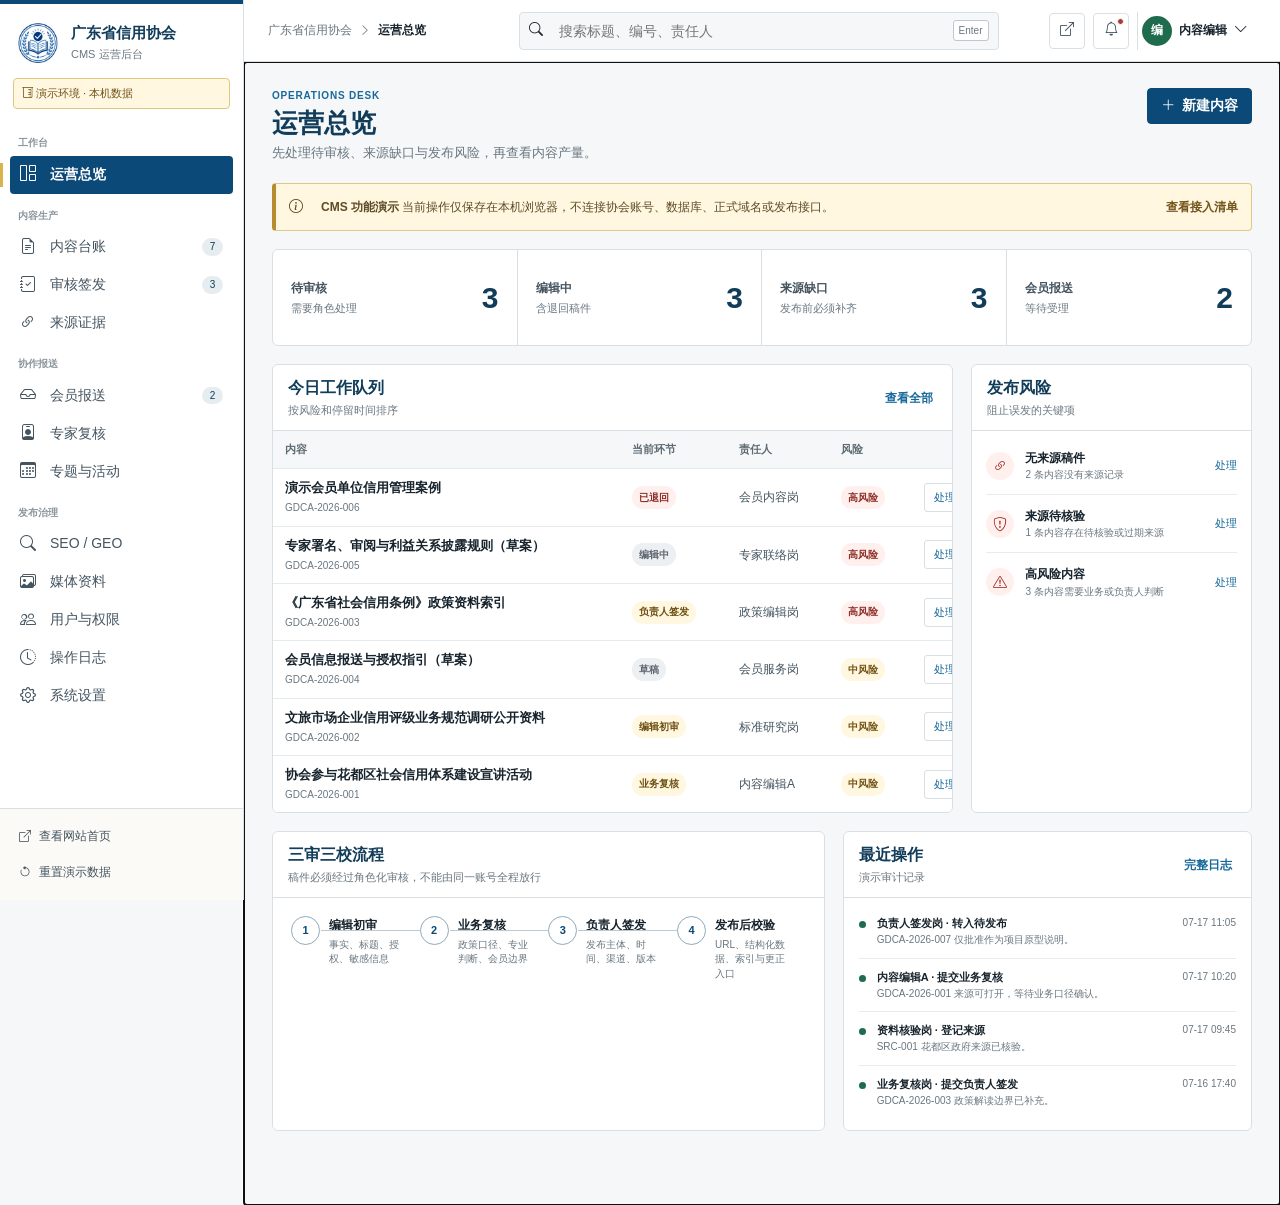
==== admin/index.html @ 200ad429 "Deploy Guangdong Credit Association portal" ====
﻿<!doctype html>
<html lang="zh-CN" data-environment="demo">
<head>
  <meta charset="utf-8">
  <meta name="viewport" content="width=device-width, initial-scale=1">
  <title>广东省信用协会 CMS 运营后台演示</title>
  <meta name="description" content="广东省信用协会可信资讯中心 CMS 运营后台项目原型，覆盖内容、审核、来源、会员报送与 SEO/GEO 发布检查。">
  <meta name="robots" content="noindex,nofollow,noarchive">
  <meta name="theme-color" content="#0b4a78">
  <link rel="stylesheet" href="../assets/icons/bootstrap-icons.min.css">
  <link rel="stylesheet" href="admin.css?v=2026071702">
</head>
<body>
  <a class="skip-link" href="#workspace">跳到工作区</a>

  <div class="admin-shell">
    <aside class="sidebar" id="sidebar" aria-label="CMS 主导航">
      <div class="sidebar-brand">
        <img src="../assets/association-trust-emblem.webp" alt="项目原型标识，非协会正式Logo" width="44" height="44">
        <div>
          <strong>广东省信用协会</strong>
          <span>CMS 运营后台</span>
        </div>
      </div>
      <div class="environment-label"><i class="bi bi-beaker" aria-hidden="true"></i> 演示环境 · 本机数据</div>

      <nav class="sidebar-nav">
        <p>工作台</p>
        <button class="active" type="button" data-view-target="dashboard"><i class="bi bi-grid-1x2" aria-hidden="true"></i><span>运营总览</span></button>

        <p>内容生产</p>
        <button type="button" data-view-target="content"><i class="bi bi-file-earmark-text" aria-hidden="true"></i><span>内容台账</span><em id="navContentCount">0</em></button>
        <button type="button" data-view-target="review"><i class="bi bi-journal-check" aria-hidden="true"></i><span>审核签发</span><em id="navReviewCount">0</em></button>
        <button type="button" data-view-target="sources"><i class="bi bi-link-45deg" aria-hidden="true"></i><span>来源证据</span></button>

        <p>协作报送</p>
        <button type="button" data-view-target="submissions"><i class="bi bi-inbox" aria-hidden="true"></i><span>会员报送</span><em id="navSubmissionCount">0</em></button>
        <button type="button" data-view-target="experts"><i class="bi bi-person-badge" aria-hidden="true"></i><span>专家复核</span></button>
        <button type="button" data-view-target="topics"><i class="bi bi-calendar3" aria-hidden="true"></i><span>专题与活动</span></button>

        <p>发布治理</p>
        <button type="button" data-view-target="publish"><i class="bi bi-search" aria-hidden="true"></i><span>SEO / GEO</span></button>
        <button type="button" data-view-target="media"><i class="bi bi-images" aria-hidden="true"></i><span>媒体资料</span></button>
        <button type="button" data-view-target="users"><i class="bi bi-people" aria-hidden="true"></i><span>用户与权限</span></button>
        <button type="button" data-view-target="audit"><i class="bi bi-clock-history" aria-hidden="true"></i><span>操作日志</span></button>
        <button type="button" data-view-target="settings"><i class="bi bi-gear" aria-hidden="true"></i><span>系统设置</span></button>
      </nav>

      <div class="sidebar-footer">
        <a href="../index.html"><i class="bi bi-box-arrow-up-right" aria-hidden="true"></i> 查看网站首页</a>
        <button id="resetDemo" type="button"><i class="bi bi-arrow-counterclockwise" aria-hidden="true"></i> 重置演示数据</button>
      </div>
    </aside>

    <div class="sidebar-scrim" id="sidebarScrim" hidden></div>

    <div class="admin-main">
      <header class="topbar">
        <button class="icon-button menu-toggle" id="menuToggle" type="button" aria-expanded="false" aria-controls="sidebar" title="打开导航"><i class="bi bi-list" aria-hidden="true"></i><span class="sr-only">打开导航</span></button>
        <div class="breadcrumb">
          <span>广东省信用协会</span>
          <i class="bi bi-chevron-right" aria-hidden="true"></i>
          <strong id="currentViewLabel">运营总览</strong>
        </div>
        <form class="top-search" id="topSearch" role="search">
          <label class="sr-only" for="topSearchInput">搜索内容</label>
          <i class="bi bi-search" aria-hidden="true"></i>
          <input id="topSearchInput" type="search" placeholder="搜索标题、编号、责任人" autocomplete="off">
          <kbd>Enter</kbd>
        </form>
        <div class="top-actions">
          <a class="icon-button" href="../index.html" title="查看网站首页"><i class="bi bi-box-arrow-up-right" aria-hidden="true"></i><span class="sr-only">查看网站首页</span></a>
          <button class="icon-button" id="notificationButton" type="button" title="查看通知"><i class="bi bi-bell" aria-hidden="true"></i><span class="notification-dot"></span><span class="sr-only">查看通知</span></button>
          <button class="user-button" type="button" data-action="demo-only"><span>编</span><strong>内容编辑</strong><i class="bi bi-chevron-down" aria-hidden="true"></i></button>
        </div>
      </header>

      <main id="workspace" tabindex="-1">
        <section class="workspace-view active" data-view="dashboard" aria-labelledby="dashboardTitle">
          <div class="view-heading">
            <div>
              <p class="eyebrow">OPERATIONS DESK</p>
              <h1 id="dashboardTitle">运营总览</h1>
              <p>先处理待审核、来源缺口与发布风险，再查看内容产量。</p>
            </div>
            <button class="primary-command" type="button" data-action="new-content"><i class="bi bi-plus-lg" aria-hidden="true"></i> 新建内容</button>
          </div>

          <div class="demo-notice">
            <i class="bi bi-info-circle" aria-hidden="true"></i>
            <p><strong>CMS 功能演示</strong> 当前操作仅保存在本机浏览器，不连接协会账号、数据库、正式域名或发布接口。</p>
            <a href="#settings" data-view-link="settings">查看接入清单</a>
          </div>

          <section class="metric-strip" aria-label="内容运营指标">
            <button type="button" data-view-link="review"><span>待审核</span><strong id="metricReview">0</strong><small>需要角色处理</small></button>
            <button type="button" data-view-link="content"><span>编辑中</span><strong id="metricEditing">0</strong><small>含退回稿件</small></button>
            <button type="button" data-view-link="sources"><span>来源缺口</span><strong id="metricSources">0</strong><small>发布前必须补齐</small></button>
            <button type="button" data-view-link="submissions"><span>会员报送</span><strong id="metricSubmissions">0</strong><small>等待受理</small></button>
          </section>

          <div class="dashboard-grid">
            <section class="work-panel">
              <div class="section-heading">
                <div><h2>今日工作队列</h2><p>按风险和停留时间排序</p></div>
                <button class="text-command" type="button" data-view-link="content">查看全部</button>
              </div>
              <div class="table-scroll">
                <table class="data-table compact-table">
                  <thead><tr><th>内容</th><th>当前环节</th><th>责任人</th><th>风险</th><th><span class="sr-only">操作</span></th></tr></thead>
                  <tbody id="dashboardQueue"></tbody>
                </table>
              </div>
            </section>

            <aside class="risk-panel">
              <div class="section-heading"><div><h2>发布风险</h2><p>阻止误发的关键项</p></div></div>
              <ul id="riskList" class="risk-list"></ul>
            </aside>
          </div>

          <div class="dashboard-bottom">
            <section class="workflow-panel">
              <div class="section-heading"><div><h2>三审三校流程</h2><p>稿件必须经过角色化审核，不能由同一账号全程放行</p></div></div>
              <ol class="workflow-steps">
                <li><span>1</span><div><strong>编辑初审</strong><small>事实、标题、授权、敏感信息</small></div></li>
                <li><span>2</span><div><strong>业务复核</strong><small>政策口径、专业判断、会员边界</small></div></li>
                <li><span>3</span><div><strong>负责人签发</strong><small>发布主体、时间、渠道、版本</small></div></li>
                <li><span>4</span><div><strong>发布后校验</strong><small>URL、结构化数据、索引与更正入口</small></div></li>
              </ol>
            </section>
            <section class="activity-panel">
              <div class="section-heading"><div><h2>最近操作</h2><p>演示审计记录</p></div><button class="text-command" type="button" data-view-link="audit">完整日志</button></div>
              <ul id="recentActivity" class="activity-list"></ul>
            </section>
          </div>
        </section>

        <section class="workspace-view" data-view="content" aria-labelledby="contentTitle">
          <div class="view-heading">
            <div><p class="eyebrow">CONTENT REGISTER</p><h1 id="contentTitle">内容台账</h1><p>每条内容记录状态、责任人、来源完整度、版本与下一步动作。</p></div>
            <button class="primary-command" type="button" data-action="new-content"><i class="bi bi-plus-lg" aria-hidden="true"></i> 新建内容</button>
          </div>
          <div class="toolbar">
            <label class="filter-search"><i class="bi bi-search" aria-hidden="true"></i><span class="sr-only">筛选内容</span><input id="contentSearch" type="search" placeholder="筛选标题、编号或责任人"></label>
            <select id="statusFilter" aria-label="按状态筛选">
              <option value="">全部状态</option>
              <option value="draft">草稿</option>
              <option value="editing">编辑中</option>
              <option value="first_review">编辑初审</option>
              <option value="business_review">业务复核</option>
              <option value="signoff">负责人签发</option>
              <option value="scheduled">待发布</option>
              <option value="published">已发布</option>
              <option value="returned">已退回</option>
            </select>
            <select id="channelFilter" aria-label="按栏目筛选"><option value="">全部栏目</option></select>
            <label class="check-filter"><input id="sourceGapFilter" type="checkbox"> 仅看来源缺口</label>
            <span class="toolbar-summary" id="contentSummary"></span>
          </div>
          <div class="table-frame">
            <div class="table-scroll">
              <table class="data-table content-table">
                <thead><tr><th><input id="selectAll" type="checkbox" aria-label="选择全部内容"></th><th>编号 / 标题</th><th>栏目</th><th>流程状态</th><th>来源</th><th>风险</th><th>责任人</th><th>更新时间</th><th><span class="sr-only">操作</span></th></tr></thead>
                <tbody id="contentTableBody"></tbody>
              </table>
            </div>
          </div>
        </section>

        <section class="workspace-view" data-view="review" aria-labelledby="reviewTitle">
          <div class="view-heading">
            <div><p class="eyebrow">REVIEW & SIGN-OFF</p><h1 id="reviewTitle">审核签发</h1><p>审核意见、退回原因和签发动作都进入不可省略的审计记录。</p></div>
          </div>
          <div class="review-tabs" role="tablist" aria-label="审核队列">
            <button class="active" type="button" data-review-filter="all">全部待办 <span id="reviewAllCount">0</span></button>
            <button type="button" data-review-filter="first_review">编辑初审</button>
            <button type="button" data-review-filter="business_review">业务复核</button>
            <button type="button" data-review-filter="signoff">负责人签发</button>
          </div>
          <div class="table-frame">
            <div class="table-scroll">
              <table class="data-table"><thead><tr><th>内容</th><th>提交人</th><th>当前环节</th><th>来源完整度</th><th>停留时间</th><th>操作</th></tr></thead><tbody id="reviewTableBody"></tbody></table>
            </div>
          </div>
        </section>

        <section class="workspace-view" data-view="sources" aria-labelledby="sourcesTitle">
          <div class="view-heading">
            <div><p class="eyebrow">SOURCE LEDGER</p><h1 id="sourcesTitle">来源证据</h1><p>按主张登记原始来源、来源类型、获取时间、核验人和适用边界。</p></div>
            <button class="primary-command" type="button" data-action="add-source"><i class="bi bi-plus-lg" aria-hidden="true"></i> 登记来源</button>
          </div>
          <div class="source-summary" id="sourceSummary"></div>
          <div class="table-frame">
            <div class="table-scroll">
              <table class="data-table"><thead><tr><th>来源</th><th>关联内容</th><th>类型</th><th>核验状态</th><th>获取时间</th><th>核验人</th><th><span class="sr-only">操作</span></th></tr></thead><tbody id="sourceTableBody"></tbody></table>
            </div>
          </div>
        </section>

        <section class="workspace-view" data-view="submissions" aria-labelledby="submissionsTitle">
          <div class="view-heading"><div><p class="eyebrow">MEMBER INBOX</p><h1 id="submissionsTitle">会员报送</h1><p>报送材料先完成会员身份、授权、事实证明与商业主张检查，再转为稿件。</p></div></div>
          <div class="submission-layout">
            <div class="submission-list" id="submissionList"></div>
            <aside class="submission-policy">
              <h2>受理门槛</h2>
              <ul>
                <li><i class="bi bi-building-check" aria-hidden="true"></i><span><strong>主体有效</strong><small>会员身份与报送人权限一致</small></span></li>
                <li><i class="bi bi-file-earmark-lock" aria-hidden="true"></i><span><strong>授权完整</strong><small>图片、人物、数据和案例可发布</small></span></li>
                <li><i class="bi bi-link-45deg" aria-hidden="true"></i><span><strong>事实可核</strong><small>每项关键主张有可追溯材料</small></span></li>
                <li><i class="bi bi-shield-exclamation" aria-hidden="true"></i><span><strong>边界清楚</strong><small>会员信息不等于协会背书</small></span></li>
              </ul>
            </aside>
          </div>
        </section>

        <section class="workspace-view" data-view="experts" aria-labelledby="expertsTitle">
          <div class="view-heading"><div><p class="eyebrow">EXPERT REVIEW</p><h1 id="expertsTitle">专家复核</h1><p>记录专家身份、专业范围、审阅结论、授权期限和利益关系。</p></div><button class="secondary-command" type="button" data-action="demo-only"><i class="bi bi-person-plus" aria-hidden="true"></i> 邀请专家</button></div>
          <div class="table-frame"><div class="table-scroll"><table class="data-table"><thead><tr><th>复核任务</th><th>专业方向</th><th>拟邀请专家</th><th>利益关系</th><th>截止时间</th><th>状态</th></tr></thead><tbody id="expertTableBody"></tbody></table></div></div>
        </section>

        <section class="workspace-view" data-view="topics" aria-labelledby="topicsTitle">
          <div class="view-heading"><div><p class="eyebrow">TOPICS & EVENTS</p><h1 id="topicsTitle">专题与活动</h1><p>统一管理专题页、活动日程、报名状态、稿件集合与归档时间。</p></div><button class="primary-command" type="button" data-action="demo-only"><i class="bi bi-plus-lg" aria-hidden="true"></i> 新建专题</button></div>
          <div class="topic-list" id="topicList"></div>
        </section>

        <section class="workspace-view" data-view="publish" aria-labelledby="publishTitle">
          <div class="view-heading"><div><p class="eyebrow">SEO / GEO RELEASE</p><h1 id="publishTitle">SEO / GEO 发布检查</h1><p>机器可读只是发布质量的一部分；收录和 AI 引用需在真实发布后监测验证。</p></div><button class="secondary-command" type="button" id="runPublishCheck"><i class="bi bi-play-fill" aria-hidden="true"></i> 运行检查</button></div>
          <div class="publish-layout">
            <section class="checklist-panel"><div class="section-heading"><div><h2>发布检查项</h2><p id="publishSelectedTitle">未选择内容</p></div><select id="publishContentSelect" aria-label="选择待检查内容"></select></div><ul id="publishChecklist" class="publish-checklist"></ul></section>
            <section class="schema-panel"><div class="section-heading"><div><h2>结构化摘要预览</h2><p>演示输出，不写入正式站点</p></div></div><pre id="schemaPreview"></pre></section>
          </div>
        </section>

        <section class="workspace-view" data-view="media" aria-labelledby="mediaTitle">
          <div class="view-heading"><div><p class="eyebrow">MEDIA LIBRARY</p><h1 id="mediaTitle">媒体资料</h1><p>图片必须有版权来源、授权范围、替代文本、人物确认和使用期限。</p></div><button class="secondary-command" type="button" data-action="demo-only"><i class="bi bi-upload" aria-hidden="true"></i> 上传资料</button></div>
          <div class="media-list" id="mediaList"></div>
        </section>

        <section class="workspace-view" data-view="users" aria-labelledby="usersTitle">
          <div class="view-heading"><div><p class="eyebrow">ROLES & PERMISSIONS</p><h1 id="usersTitle">用户与权限</h1><p>正式系统应采用最小权限、审核角色分离与敏感操作二次确认。</p></div></div>
          <div class="table-frame"><div class="table-scroll"><table class="data-table permission-table"><thead><tr><th>角色</th><th>查看</th><th>编辑</th><th>初审</th><th>业务复核</th><th>签发</th><th>系统设置</th></tr></thead><tbody id="permissionTableBody"></tbody></table></div></div>
        </section>

        <section class="workspace-view" data-view="audit" aria-labelledby="auditTitle">
          <div class="view-heading"><div><p class="eyebrow">AUDIT TRAIL</p><h1 id="auditTitle">操作日志</h1><p>记录对象、动作、操作者、时间和变更摘要，正式系统需服务端不可抵赖存储。</p></div></div>
          <div class="table-frame"><div class="table-scroll"><table class="data-table"><thead><tr><th>时间</th><th>操作者</th><th>动作</th><th>对象</th><th>变更摘要</th></tr></thead><tbody id="auditTableBody"></tbody></table></div></div>
        </section>

        <section class="workspace-view" data-view="settings" aria-labelledby="settingsTitle">
          <div class="view-heading"><div><p class="eyebrow">SYSTEM READINESS</p><h1 id="settingsTitle">系统设置与接入清单</h1><p>以下是从演示原型切换到协会正式系统前必须完成的工程与治理项。</p></div></div>
          <div class="settings-layout">
            <section class="settings-group"><h2>主体与发布</h2><div id="deploymentChecklist" class="settings-rows"></div></section>
            <section class="settings-group"><h2>系统集成</h2><dl class="integration-list">
              <div><dt>身份认证</dt><dd>未接入 OAuth / SSO / MFA</dd></div>
              <div><dt>内容数据库</dt><dd>未接入服务端 API 与对象存储</dd></div>
              <div><dt>网站发布</dt><dd>未接入正式域名、CDN 与缓存刷新</dd></div>
              <div><dt>微信生态</dt><dd>未接入公众号、模板消息与小程序</dd></div>
              <div><dt>搜索与监测</dt><dd>未接入站点地图提交、索引状态与 AI 答案监测</dd></div>
            </dl></section>
          </div>
        </section>
      </main>
    </div>
  </div>

  <div class="drawer-scrim" id="drawerScrim" hidden></div>
  <aside class="editor-drawer" id="editorDrawer" aria-labelledby="editorTitle" aria-hidden="true">
    <header class="drawer-header">
      <div><p id="editorRecordId">新建内容</p><h2 id="editorTitle">稿件编辑</h2></div>
      <button class="icon-button" id="closeEditor" type="button" title="关闭编辑器"><i class="bi bi-x-lg" aria-hidden="true"></i><span class="sr-only">关闭编辑器</span></button>
    </header>
    <div class="editor-statusbar"><span id="editorStatus" class="status-pill">草稿</span><span id="saveState"><i class="bi bi-cloud-check" aria-hidden="true"></i> 已保存在本机</span></div>
    <div class="editor-tabs" role="tablist" aria-label="稿件编辑分区">
      <button class="active" type="button" data-editor-tab="content">内容</button>
      <button type="button" data-editor-tab="evidence">可信档案</button>
      <button type="button" data-editor-tab="seo">SEO / GEO</button>
      <button type="button" data-editor-tab="workflow">审核记录</button>
    </div>

    <form id="editorForm">
      <div class="editor-panel active" data-editor-panel="content">
        <div class="form-grid two-columns">
          <label><span>内容类型</span><select id="editorType"><option>协会动态</option><option>政策法规</option><option>标准研究</option><option>会员报送</option><option>专家观点</option><option>活动培训</option></select></label>
          <label><span>发布栏目</span><select id="editorChannel"></select></label>
        </div>
        <label><span>标题 <em>*</em></span><input id="editorTitleInput" type="text" maxlength="80" required><small><b id="titleCount">0</b>/80</small></label>
        <label><span>导语 / 摘要</span><textarea id="editorSummary" rows="3" maxlength="220"></textarea><small><b id="summaryCount">0</b>/220</small></label>
        <label><span>正文</span><textarea id="editorBody" class="body-editor" rows="12"></textarea></label>
        <div class="form-grid two-columns">
          <label><span>责任人</span><input id="editorOwner" type="text"></label>
          <label><span>内容风险</span><select id="editorRisk"><option value="low">低</option><option value="medium">中</option><option value="high">高</option></select></label>
        </div>
      </div>

      <div class="editor-panel" data-editor-panel="evidence">
        <div class="panel-intro"><div><h3>来源与主张映射</h3><p>关键事实应指向可打开、可复核、可归档的原始来源。</p></div><button class="secondary-command" type="button" data-action="add-source"><i class="bi bi-plus-lg" aria-hidden="true"></i> 添加来源</button></div>
        <div id="editorSourceList" class="editor-source-list"></div>
        <div class="evidence-fields">
          <label><span>发布主体</span><select id="editorPublisher"><option>广东省信用协会</option><option>协会部门供稿</option><option>专家署名观点</option><option>会员单位报送</option><option>外部公开资料索引</option></select></label>
          <label><span>引用边界</span><textarea id="editorBoundary" rows="3"></textarea></label>
        </div>
      </div>

      <div class="editor-panel" data-editor-panel="seo">
        <label><span>SEO 标题</span><input id="editorSeoTitle" type="text" maxlength="60"><small><b id="seoTitleCount">0</b>/60</small></label>
        <label><span>Meta 描述</span><textarea id="editorSeoDescription" rows="3" maxlength="160"></textarea><small><b id="seoDescriptionCount">0</b>/160</small></label>
        <label><span>Canonical URL</span><input id="editorCanonical" type="url" placeholder="正式域名确认后填写"></label>
        <label><span>核心检索词</span><input id="editorKeyword" type="text" placeholder="多个词用中文逗号分隔"></label>
        <fieldset class="schema-options"><legend>结构化输出</legend><label><input id="schemaArticle" type="checkbox" checked> Article / NewsArticle</label><label><input id="schemaBreadcrumb" type="checkbox" checked> BreadcrumbList</label><label><input id="schemaFaq" type="checkbox"> FAQPage（仅有真实问答时）</label><label><input id="llmsInclude" type="checkbox"> 纳入 llms.txt 内容索引</label></fieldset>
      </div>

      <div class="editor-panel" data-editor-panel="workflow">
        <div class="workflow-current"><span>下一环节</span><strong id="workflowNext">编辑初审</strong><p id="workflowHint">提交后由初审角色检查事实、标题、授权与敏感信息。</p></div>
        <ol id="editorTimeline" class="editor-timeline"></ol>
        <label><span>审核备注</span><textarea id="reviewNote" rows="4" placeholder="提交或审核时记录判断依据"></textarea></label>
      </div>
    </form>

    <footer class="drawer-footer">
      <button class="secondary-command danger-command" id="returnContent" type="button" hidden><i class="bi bi-arrow-return-left" aria-hidden="true"></i> 退回</button>
      <span class="footer-spacer"></span>
      <button class="secondary-command" id="saveDraft" type="button">保存草稿</button>
      <button class="primary-command" id="submitReview" type="button">提交审核</button>
    </footer>
  </aside>

  <dialog class="source-dialog" id="sourceDialog" aria-labelledby="sourceDialogTitle">
    <form method="dialog" id="sourceForm">
      <header><div><p class="eyebrow">SOURCE RECORD</p><h2 id="sourceDialogTitle">登记来源</h2></div><button class="icon-button" value="cancel" title="关闭"><i class="bi bi-x-lg" aria-hidden="true"></i><span class="sr-only">关闭</span></button></header>
      <label><span>来源名称 <em>*</em></span><input id="sourceName" type="text" required placeholder="机构或文件名称"></label>
      <label><span>原始链接 <em>*</em></span><input id="sourceUrl" type="url" required placeholder="https://"></label>
      <div class="form-grid two-columns">
        <label><span>来源类型</span><select id="sourceType"><option value="government">政府网站</option><option value="association">协会原始材料</option><option value="member">会员证明材料</option><option value="expert">专家审阅材料</option><option value="third_party">第三方公开来源</option></select></label>
        <label><span>核验状态</span><select id="sourceStatus"><option value="verified">已核验</option><option value="pending">待核验</option><option value="expired">需更新</option></select></label>
      </div>
      <label><span>支持的事实或主张</span><textarea id="sourceClaim" rows="3" placeholder="说明该来源支持稿件中的哪项事实"></textarea></label>
      <footer><button class="secondary-command" value="cancel">取消</button><button class="primary-command" id="confirmSource" value="default">保存来源</button></footer>
    </form>
  </dialog>

  <div class="toast-region" id="toastRegion" aria-live="polite" aria-atomic="true"></div>
  <script src="admin.js?v=2026071701"></script>
</body>
</html>
---- admin/admin.css ----
:root {
  color-scheme: light;
  --blue-900: #123d5a;
  --blue-800: #0b4a78;
  --blue-700: #17699a;
  --blue-100: #eaf4fa;
  --green-700: #1f6b4d;
  --green-100: #eaf6f0;
  --red-700: #a63c35;
  --red-100: #fff0ee;
  --gold-700: #8b6520;
  --gold-100: #fff7df;
  --ink: #18242d;
  --ink-soft: #445460;
  --muted: #6a7780;
  --line: #d8e0e5;
  --line-strong: #bdc9d1;
  --surface: #fff;
  --surface-soft: #f5f7f8;
  --surface-warm: #fbfaf7;
  --shadow: 0 12px 32px rgba(25, 42, 54, .12);
  --radius: 6px;
  --sidebar-width: 244px;
  --topbar-height: 62px;
}

* { box-sizing: border-box; }
html { min-width: 320px; scroll-behavior: smooth; }
body {
  margin: 0;
  color: var(--ink);
  background: var(--surface-soft);
  font-family: "Microsoft YaHei", "PingFang SC", "Noto Sans CJK SC", Arial, sans-serif;
  font-size: 14px;
  line-height: 1.55;
  letter-spacing: 0;
}
body.drawer-open, body.sidebar-open { overflow: hidden; }
button, input, select, textarea { font: inherit; letter-spacing: 0; }
button, select { cursor: pointer; }
button:focus-visible, a:focus-visible, input:focus-visible, select:focus-visible, textarea:focus-visible {
  outline: 3px solid rgba(23, 105, 154, .28);
  outline-offset: 2px;
}
a { color: inherit; text-decoration: none; }
img { display: block; max-width: 100%; }
h1, h2, h3, p { margin-top: 0; }
.sr-only {
  position: absolute !important;
  width: 1px !important;
  height: 1px !important;
  padding: 0 !important;
  margin: -1px !important;
  overflow: hidden !important;
  clip: rect(0, 0, 0, 0) !important;
  white-space: nowrap !important;
  border: 0 !important;
}
.skip-link {
  position: fixed;
  z-index: 300;
  top: 8px;
  left: 8px;
  padding: 8px 12px;
  color: #fff;
  background: var(--blue-900);
  transform: translateY(-160%);
}
.skip-link:focus { transform: translateY(0); }
.admin-shell { min-height: 100vh; }

.sidebar {
  position: fixed;
  z-index: 80;
  inset: 0 auto 0 0;
  width: var(--sidebar-width);
  display: flex;
  flex-direction: column;
  border-right: 1px solid var(--line);
  background: var(--surface);
}
.sidebar-brand {
  min-height: 78px;
  display: flex;
  align-items: center;
  gap: 11px;
  padding: 14px 16px 10px;
  border-top: 4px solid var(--blue-800);
}
.sidebar-brand img { width: 44px; height: 44px; border-radius: 50%; object-fit: cover; }
.sidebar-brand div { min-width: 0; }
.sidebar-brand strong, .sidebar-brand span { display: block; }
.sidebar-brand strong { color: var(--blue-900); font-size: 15px; line-height: 1.35; }
.sidebar-brand span { margin-top: 3px; color: var(--muted); font-size: 11px; }
.environment-label {
  margin: 0 13px 8px;
  padding: 6px 8px;
  border: 1px solid #dfc982;
  border-radius: 4px;
  color: #71521b;
  background: var(--gold-100);
  font-size: 11px;
}
.sidebar-nav { flex: 1; min-height: 0; padding: 4px 10px 16px; overflow-y: auto; }
.sidebar-nav p {
  margin: 14px 8px 5px;
  color: #8a959c;
  font-size: 10px;
  font-weight: 700;
  text-transform: uppercase;
}
.sidebar-nav button {
  position: relative;
  width: 100%;
  min-height: 38px;
  display: grid;
  grid-template-columns: 22px minmax(0, 1fr) auto;
  align-items: center;
  gap: 8px;
  padding: 0 10px;
  border: 0;
  border-radius: 4px;
  color: var(--ink-soft);
  background: transparent;
  text-align: left;
}
.sidebar-nav button:hover { color: var(--blue-900); background: #f0f5f7; }
.sidebar-nav button.active { color: #fff; background: var(--blue-800); font-weight: 700; }
.sidebar-nav button.active::before {
  content: "";
  position: absolute;
  left: -10px;
  width: 3px;
  height: 24px;
  background: #dbb34d;
}
.sidebar-nav button i { font-size: 16px; }
.sidebar-nav button em {
  min-width: 21px;
  padding: 1px 6px;
  border-radius: 10px;
  color: var(--blue-900);
  background: #e6edf1;
  font-size: 10px;
  font-style: normal;
  text-align: center;
}
.sidebar-nav button.active em { color: var(--blue-900); background: #fff; }
.sidebar-footer {
  display: grid;
  gap: 1px;
  padding: 10px;
  border-top: 1px solid var(--line);
  background: var(--surface-warm);
}
.sidebar-footer a, .sidebar-footer button {
  min-height: 35px;
  display: flex;
  align-items: center;
  gap: 8px;
  padding: 0 9px;
  border: 0;
  color: var(--ink-soft);
  background: transparent;
  font-size: 12px;
  text-align: left;
}
.sidebar-footer a:hover, .sidebar-footer button:hover { color: var(--blue-800); background: #eef3f5; }
.sidebar-scrim, .drawer-scrim {
  position: fixed;
  z-index: 70;
  inset: 0;
  background: rgba(12, 29, 39, .38);
}
.drawer-scrim { z-index: 110; }
.admin-main { min-width: 0; margin-left: var(--sidebar-width); }

.topbar {
  position: sticky;
  z-index: 60;
  top: 0;
  height: var(--topbar-height);
  display: flex;
  align-items: center;
  gap: 16px;
  padding: 0 24px;
  border-bottom: 1px solid var(--line);
  background: rgba(255, 255, 255, .97);
}
.menu-toggle { display: none !important; }
.icon-button {
  width: 36px;
  height: 36px;
  display: inline-grid;
  place-items: center;
  padding: 0;
  border: 1px solid var(--line);
  border-radius: 4px;
  color: var(--ink-soft);
  background: #fff;
}
.icon-button:hover { color: var(--blue-800); border-color: #9fb6c4; background: var(--blue-100); }
.breadcrumb {
  min-width: 200px;
  display: flex;
  align-items: center;
  gap: 7px;
  color: var(--muted);
  font-size: 12px;
}
.breadcrumb strong { color: var(--ink); }
.top-search {
  width: min(480px, 42vw);
  height: 38px;
  display: grid;
  grid-template-columns: 22px minmax(0, 1fr) auto;
  align-items: center;
  gap: 6px;
  margin: 0 auto;
  padding: 0 9px;
  border: 1px solid var(--line);
  border-radius: 4px;
  background: var(--surface-soft);
}
.top-search input {
  min-width: 0;
  height: 34px;
  border: 0;
  outline: 0;
  color: var(--ink);
  background: transparent;
}
.top-search kbd {
  padding: 2px 5px;
  border: 1px solid var(--line-strong);
  border-radius: 3px;
  color: var(--muted);
  background: #fff;
  font-size: 10px;
  font-family: inherit;
}
.top-actions { display: flex; align-items: center; gap: 8px; }
.notification-dot {
  position: absolute;
  width: 7px;
  height: 7px;
  margin: -18px 0 0 18px;
  border: 1px solid #fff;
  border-radius: 50%;
  background: var(--red-700);
}
.user-button {
  min-height: 38px;
  display: flex;
  align-items: center;
  gap: 7px;
  padding: 0 8px 0 4px;
  border: 0;
  border-left: 1px solid var(--line);
  color: var(--ink);
  background: transparent;
}
.user-button > span {
  width: 30px;
  height: 30px;
  display: grid;
  place-items: center;
  border-radius: 50%;
  color: #fff;
  background: var(--green-700);
  font-size: 12px;
  font-weight: 700;
}
.user-button strong { font-size: 12px; }

#workspace { width: 100%; max-width: 1600px; margin: 0 auto; padding: 26px 28px 56px; }
.workspace-view { display: none; }
.workspace-view.active { display: block; }
.view-heading {
  min-height: 65px;
  display: flex;
  align-items: flex-start;
  justify-content: space-between;
  gap: 24px;
  margin-bottom: 20px;
}
.eyebrow {
  margin-bottom: 3px;
  color: var(--blue-700);
  font-size: 10px;
  font-weight: 800;
  letter-spacing: .08em;
}
.view-heading h1 { margin-bottom: 3px; color: var(--blue-900); font-size: 26px; line-height: 1.3; letter-spacing: 0; }
.view-heading p:last-child { margin-bottom: 0; color: var(--muted); font-size: 13px; }
.primary-command, .secondary-command, .text-command {
  min-height: 36px;
  display: inline-flex;
  align-items: center;
  justify-content: center;
  gap: 7px;
  padding: 0 13px;
  border-radius: 4px;
  font-weight: 700;
  white-space: nowrap;
}
.primary-command { border: 1px solid var(--blue-800); color: #fff; background: var(--blue-800); }
.primary-command:hover { border-color: var(--blue-900); background: var(--blue-900); }
.secondary-command { border: 1px solid var(--line-strong); color: var(--ink); background: #fff; }
.secondary-command:hover { color: var(--blue-800); border-color: #90aebf; background: var(--blue-100); }
.text-command {
  min-height: 30px;
  padding: 0 4px;
  border: 0;
  color: var(--blue-700);
  background: transparent;
  font-size: 12px;
}
.danger-command { color: var(--red-700); border-color: #dca7a2; background: var(--red-100); }

.demo-notice {
  min-height: 48px;
  display: grid;
  grid-template-columns: 22px minmax(0, 1fr) auto;
  align-items: center;
  gap: 10px;
  margin-bottom: 18px;
  padding: 10px 13px;
  border: 1px solid #dfc982;
  border-left: 4px solid #b98b2f;
  border-radius: 4px;
  color: #5d4b27;
  background: var(--gold-100);
}
.demo-notice p { margin: 0; font-size: 12px; }
.demo-notice a { color: #72551b; font-size: 12px; font-weight: 700; }

.metric-strip {
  display: grid;
  grid-template-columns: repeat(4, minmax(0, 1fr));
  margin-bottom: 18px;
  border: 1px solid var(--line);
  border-radius: var(--radius);
  background: var(--surface);
}
.metric-strip button {
  min-height: 95px;
  display: grid;
  grid-template-columns: minmax(0, 1fr) auto;
  align-content: center;
  gap: 2px 12px;
  padding: 14px 18px;
  border: 0;
  border-right: 1px solid var(--line);
  color: var(--ink);
  background: transparent;
  text-align: left;
}
.metric-strip button:last-child { border-right: 0; }
.metric-strip button:hover { background: #f6fafb; }
.metric-strip span { color: var(--ink-soft); font-size: 12px; font-weight: 700; }
.metric-strip strong {
  grid-row: 1 / 3;
  grid-column: 2;
  align-self: center;
  color: var(--blue-900);
  font-size: 30px;
  line-height: 1;
}
.metric-strip small { color: var(--muted); font-size: 11px; }

.dashboard-grid, .dashboard-bottom {
  display: grid;
  grid-template-columns: minmax(0, 1.7fr) minmax(270px, .7fr);
  gap: 18px;
  margin-bottom: 18px;
}
.dashboard-bottom { grid-template-columns: minmax(0, 1.35fr) minmax(300px, 1fr); }
.work-panel, .risk-panel, .workflow-panel, .activity-panel, .checklist-panel, .schema-panel, .settings-group, .submission-policy {
  border: 1px solid var(--line);
  border-radius: var(--radius);
  background: var(--surface);
}
.section-heading {
  min-height: 60px;
  display: flex;
  align-items: center;
  justify-content: space-between;
  gap: 16px;
  padding: 11px 15px;
  border-bottom: 1px solid var(--line);
}
.section-heading h2 { margin-bottom: 1px; color: var(--blue-900); font-size: 16px; }
.section-heading p { margin: 0; color: var(--muted); font-size: 11px; }
.table-scroll { width: 100%; overflow-x: auto; }
.data-table {
  width: 100%;
  min-width: 780px;
  border-collapse: collapse;
  background: #fff;
}
.content-table { min-width: 1120px; }
.data-table th, .data-table td {
  padding: 11px 12px;
  border-bottom: 1px solid #e5eaed;
  vertical-align: middle;
  text-align: left;
}
.data-table th {
  color: #5d6a72;
  background: #f5f7f8;
  font-size: 11px;
  font-weight: 700;
  white-space: nowrap;
}
.data-table td { color: var(--ink-soft); font-size: 12px; }
.data-table tbody tr:hover { background: #f7fbfd; }
.data-table tbody tr:last-child td { border-bottom: 0; }
.compact-table { min-width: 720px; }
.compact-table th, .compact-table td { padding-top: 10px; padding-bottom: 10px; }
.title-cell { min-width: 250px; }
.title-cell strong, .title-cell small { display: block; }
.title-cell strong { color: var(--ink); font-size: 13px; line-height: 1.45; }
.title-cell small { margin-top: 2px; color: var(--muted); font-size: 10px; }
.row-action {
  min-height: 29px;
  padding: 0 9px;
  border: 1px solid var(--line);
  border-radius: 3px;
  color: var(--blue-700);
  background: #fff;
  font-size: 11px;
}
.row-action:hover { border-color: #93afbf; background: var(--blue-100); }
.status-pill, .risk-pill, .source-score {
  display: inline-flex;
  align-items: center;
  justify-content: center;
  min-height: 23px;
  padding: 1px 7px;
  border-radius: 11px;
  font-size: 10px;
  font-weight: 700;
  white-space: nowrap;
}
.status-draft, .status-editing { color: #5e6670; background: #edf0f2; }
.status-first_review, .status-business_review, .status-signoff { color: #6e5014; background: var(--gold-100); }
.status-scheduled { color: #07537e; background: var(--blue-100); }
.status-published { color: #15553c; background: var(--green-100); }
.status-returned { color: #8f2f29; background: var(--red-100); }
.risk-low { color: #15553c; background: var(--green-100); }
.risk-medium { color: #735315; background: var(--gold-100); }
.risk-high { color: #8f2f29; background: var(--red-100); }
.source-score.complete { color: #15553c; background: var(--green-100); }
.source-score.partial { color: #735315; background: var(--gold-100); }
.source-score.empty { color: #8f2f29; background: var(--red-100); }

.risk-list, .activity-list, .publish-checklist, .submission-policy ul {
  margin: 0;
  padding: 0;
  list-style: none;
}
.risk-list { padding: 6px 14px 12px; }
.risk-list li {
  display: grid;
  grid-template-columns: 30px minmax(0, 1fr) auto;
  align-items: center;
  gap: 9px;
  min-height: 58px;
  border-bottom: 1px solid #e7ebed;
}
.risk-list li:last-child { border-bottom: 0; }
.risk-list i {
  width: 28px;
  height: 28px;
  display: grid;
  place-items: center;
  border-radius: 50%;
  color: var(--red-700);
  background: var(--red-100);
}
.risk-list strong, .risk-list small { display: block; }
.risk-list strong { font-size: 12px; }
.risk-list small { color: var(--muted); font-size: 10px; }
.risk-list button {
  padding: 3px 0;
  border: 0;
  color: var(--blue-700);
  background: transparent;
  font-size: 11px;
}

.workflow-steps {
  display: grid;
  grid-template-columns: repeat(4, minmax(0, 1fr));
  margin: 0;
  padding: 18px;
  list-style: none;
}
.workflow-steps li {
  position: relative;
  display: grid;
  grid-template-columns: 30px minmax(0, 1fr);
  gap: 8px;
  padding-right: 14px;
}
.workflow-steps li:not(:last-child)::after {
  content: "";
  position: absolute;
  z-index: 0;
  top: 14px;
  left: 30px;
  right: 0;
  height: 1px;
  background: var(--line-strong);
}
.workflow-steps li > span {
  position: relative;
  z-index: 1;
  width: 29px;
  height: 29px;
  display: grid;
  place-items: center;
  border: 1px solid #8eaaba;
  border-radius: 50%;
  color: var(--blue-800);
  background: #fff;
  font-size: 11px;
  font-weight: 700;
}
.workflow-steps strong, .workflow-steps small { display: block; }
.workflow-steps strong { font-size: 12px; }
.workflow-steps small { margin-top: 3px; color: var(--muted); font-size: 10px; line-height: 1.45; }

.activity-list { padding: 7px 15px 12px; }
.activity-list li {
  display: grid;
  grid-template-columns: 9px minmax(0, 1fr) auto;
  gap: 9px;
  align-items: start;
  padding: 10px 0;
  border-bottom: 1px solid #e7ebed;
}
.activity-list li:last-child { border-bottom: 0; }
.activity-list li::before {
  content: "";
  width: 7px;
  height: 7px;
  margin-top: 6px;
  border-radius: 50%;
  background: var(--green-700);
}
.activity-list strong, .activity-list small { display: block; }
.activity-list strong { font-size: 11px; }
.activity-list small, .activity-list time { color: var(--muted); font-size: 10px; }

.toolbar {
  min-height: 58px;
  display: flex;
  align-items: center;
  gap: 9px;
  padding: 9px 11px;
  border: 1px solid var(--line);
  border-bottom: 0;
  border-radius: var(--radius) var(--radius) 0 0;
  background: #fff;
}
.filter-search {
  width: min(340px, 34vw);
  height: 36px;
  display: grid;
  grid-template-columns: 22px minmax(0, 1fr);
  align-items: center;
  padding: 0 8px;
  border: 1px solid var(--line);
  border-radius: 4px;
  background: var(--surface-soft);
}
.filter-search input { min-width: 0; height: 32px; border: 0; outline: 0; background: transparent; }
.toolbar select {
  height: 36px;
  max-width: 150px;
  padding: 0 28px 0 9px;
  border: 1px solid var(--line);
  border-radius: 4px;
  color: var(--ink-soft);
  background: #fff;
}
.check-filter { display: flex; align-items: center; gap: 6px; color: var(--ink-soft); font-size: 11px; white-space: nowrap; }
.toolbar-summary { margin-left: auto; color: var(--muted); font-size: 11px; white-space: nowrap; }
.table-frame { border: 1px solid var(--line); border-radius: 0 0 var(--radius) var(--radius); background: #fff; }

.review-tabs {
  display: flex;
  gap: 4px;
  margin-bottom: 12px;
  padding-bottom: 9px;
  border-bottom: 1px solid var(--line);
}
.review-tabs button {
  min-height: 34px;
  padding: 0 12px;
  border: 1px solid transparent;
  border-radius: 4px;
  color: var(--ink-soft);
  background: transparent;
}
.review-tabs button.active { border-color: #9db7c6; color: var(--blue-800); background: var(--blue-100); font-weight: 700; }
.review-tabs span { margin-left: 4px; padding: 1px 5px; border-radius: 9px; background: #fff; font-size: 10px; }

.source-summary {
  display: grid;
  grid-template-columns: repeat(4, minmax(0, 1fr));
  margin-bottom: 14px;
  border: 1px solid var(--line);
  border-radius: var(--radius);
  background: #fff;
}
.source-summary div { padding: 12px 15px; border-right: 1px solid var(--line); }
.source-summary div:last-child { border-right: 0; }
.source-summary span, .source-summary strong { display: block; }
.source-summary span { color: var(--muted); font-size: 10px; }
.source-summary strong { margin-top: 2px; color: var(--blue-900); font-size: 19px; }

.submission-layout { display: grid; grid-template-columns: minmax(0, 1fr) 310px; gap: 18px; }
.submission-list { display: grid; gap: 10px; }
.submission-item {
  display: grid;
  grid-template-columns: minmax(0, 1fr) 150px auto;
  align-items: center;
  gap: 16px;
  padding: 14px 16px;
  border: 1px solid var(--line);
  border-left: 3px solid var(--blue-700);
  border-radius: var(--radius);
  background: #fff;
}
.submission-item h3 { margin-bottom: 3px; font-size: 14px; }
.submission-item p { margin: 0; color: var(--muted); font-size: 11px; }
.submission-meta span, .submission-meta small { display: block; }
.submission-meta span { font-size: 11px; font-weight: 700; }
.submission-meta small { color: var(--muted); font-size: 10px; }
.submission-actions { display: flex; gap: 6px; }
.submission-policy { align-self: start; padding: 15px; }
.submission-policy h2 { margin-bottom: 9px; color: var(--blue-900); font-size: 15px; }
.submission-policy li {
  display: grid;
  grid-template-columns: 26px minmax(0, 1fr);
  gap: 8px;
  padding: 10px 0;
  border-bottom: 1px solid #e5eaed;
}
.submission-policy li:last-child { border-bottom: 0; }
.submission-policy i { color: var(--green-700); }
.submission-policy strong, .submission-policy small { display: block; }
.submission-policy strong { font-size: 11px; }
.submission-policy small { color: var(--muted); font-size: 10px; }

.topic-list, .media-list { display: grid; gap: 10px; }
.topic-item, .media-item {
  display: grid;
  grid-template-columns: minmax(0, 1.4fr) repeat(3, minmax(130px, .45fr)) auto;
  align-items: center;
  gap: 18px;
  min-height: 72px;
  padding: 12px 15px;
  border: 1px solid var(--line);
  border-radius: var(--radius);
  background: #fff;
}
.media-item { grid-template-columns: 52px minmax(0, 1fr) 140px 140px auto; }
.topic-item h3, .media-item h3 { margin-bottom: 2px; font-size: 13px; }
.topic-item p, .media-item p, .topic-item small, .media-item small { margin: 0; color: var(--muted); font-size: 10px; }
.topic-item dl, .media-item dl { margin: 0; }
.topic-item dt, .media-item dt { color: var(--muted); font-size: 9px; }
.topic-item dd, .media-item dd { margin: 2px 0 0; font-size: 11px; font-weight: 700; }
.media-thumb {
  width: 48px;
  height: 48px;
  display: grid;
  place-items: center;
  border: 1px solid var(--line);
  border-radius: 4px;
  color: var(--blue-700);
  background: var(--blue-100);
  font-size: 20px;
}

.publish-layout, .settings-layout { display: grid; grid-template-columns: minmax(0, 1fr) minmax(360px, .8fr); gap: 18px; }
.checklist-panel .section-heading select {
  max-width: 280px;
  min-height: 34px;
  padding: 0 8px;
  border: 1px solid var(--line);
  border-radius: 4px;
  background: #fff;
}
.publish-checklist { padding: 8px 15px 15px; }
.publish-checklist li {
  display: grid;
  grid-template-columns: 28px minmax(0, 1fr) auto;
  align-items: center;
  gap: 10px;
  min-height: 52px;
  border-bottom: 1px solid #e5eaed;
}
.publish-checklist li:last-child { border-bottom: 0; }
.check-icon {
  width: 24px;
  height: 24px;
  display: grid;
  place-items: center;
  border-radius: 50%;
  font-size: 12px;
}
.check-pass { color: var(--green-700); background: var(--green-100); }
.check-warn { color: var(--gold-700); background: var(--gold-100); }
.check-fail { color: var(--red-700); background: var(--red-100); }
.publish-checklist strong, .publish-checklist small { display: block; }
.publish-checklist strong { font-size: 12px; }
.publish-checklist small { color: var(--muted); font-size: 10px; }
.schema-panel pre {
  min-height: 380px;
  margin: 0;
  padding: 16px;
  overflow: auto;
  color: #dbeaf2;
  background: #21343f;
  font: 11px/1.6 Consolas, "Courier New", monospace;
  white-space: pre-wrap;
  overflow-wrap: anywhere;
}
.permission-table td:not(:first-child), .permission-table th:not(:first-child) { text-align: center; }
.permission-yes { color: var(--green-700); }
.permission-no { color: #a9b2b7; }
.settings-group h2 {
  margin: 0;
  padding: 13px 15px;
  border-bottom: 1px solid var(--line);
  color: var(--blue-900);
  font-size: 15px;
}
.settings-rows { padding: 4px 15px 12px; }
.setting-row {
  display: grid;
  grid-template-columns: 26px minmax(0, 1fr) auto;
  align-items: center;
  gap: 9px;
  padding: 12px 0;
  border-bottom: 1px solid #e5eaed;
}
.setting-row:last-child { border-bottom: 0; }
.setting-row strong, .setting-row small { display: block; }
.setting-row strong { font-size: 12px; }
.setting-row small { color: var(--muted); font-size: 10px; }
.integration-list { margin: 0; padding: 4px 15px 12px; }
.integration-list div { display: grid; grid-template-columns: 100px minmax(0, 1fr); gap: 12px; padding: 12px 0; border-bottom: 1px solid #e5eaed; }
.integration-list div:last-child { border-bottom: 0; }
.integration-list dt { font-size: 11px; font-weight: 700; }
.integration-list dd { margin: 0; color: var(--muted); font-size: 11px; }
.editor-drawer {
  position: fixed;
  z-index: 120;
  inset: 0 0 0 auto;
  width: min(720px, 96vw);
  display: flex;
  flex-direction: column;
  border-left: 1px solid var(--line-strong);
  background: #fff;
  box-shadow: var(--shadow);
  transform: translateX(104%);
  transition: transform .22s ease;
}
.editor-drawer.open { transform: translateX(0); }
.drawer-header {
  min-height: 68px;
  display: flex;
  align-items: center;
  justify-content: space-between;
  gap: 12px;
  padding: 11px 18px;
  border-bottom: 1px solid var(--line);
}
.drawer-header p { margin-bottom: 1px; color: var(--muted); font-size: 10px; }
.drawer-header h2 { margin: 0; color: var(--blue-900); font-size: 19px; }
.editor-statusbar {
  min-height: 38px;
  display: flex;
  align-items: center;
  justify-content: space-between;
  padding: 6px 18px;
  border-bottom: 1px solid var(--line);
  background: var(--surface-soft);
  color: var(--muted);
  font-size: 10px;
}
.editor-tabs { display: flex; padding: 0 18px; border-bottom: 1px solid var(--line); }
.editor-tabs button {
  min-height: 43px;
  padding: 0 14px;
  border: 0;
  border-bottom: 2px solid transparent;
  color: var(--muted);
  background: transparent;
}
.editor-tabs button.active { border-bottom-color: var(--blue-800); color: var(--blue-800); font-weight: 700; }
#editorForm { flex: 1; min-height: 0; overflow-y: auto; }
.editor-panel { display: none; padding: 18px; }
.editor-panel.active { display: block; }
.editor-panel > label, .source-dialog label, .evidence-fields label {
  position: relative;
  display: block;
  margin-bottom: 15px;
}
.editor-panel label > span, .source-dialog label > span, .evidence-fields label > span, .form-grid label > span {
  display: block;
  margin-bottom: 5px;
  color: var(--ink-soft);
  font-size: 11px;
  font-weight: 700;
}
.editor-panel label em, .source-dialog label em { color: var(--red-700); font-style: normal; }
.editor-panel input, .editor-panel select, .editor-panel textarea,
.source-dialog input, .source-dialog select, .source-dialog textarea {
  width: 100%;
  border: 1px solid var(--line-strong);
  border-radius: 4px;
  color: var(--ink);
  background: #fff;
}
.editor-panel input, .editor-panel select, .source-dialog input, .source-dialog select { height: 38px; padding: 0 9px; }
.editor-panel textarea, .source-dialog textarea { padding: 9px; resize: vertical; }
.editor-panel input:focus, .editor-panel select:focus, .editor-panel textarea:focus,
.source-dialog input:focus, .source-dialog select:focus, .source-dialog textarea:focus { border-color: var(--blue-700); }
.editor-panel label > small {
  position: absolute;
  right: 7px;
  bottom: -17px;
  color: var(--muted);
  font-size: 9px;
}
.body-editor { min-height: 250px; line-height: 1.75; }
.form-grid { display: grid; gap: 12px; }
.two-columns { grid-template-columns: repeat(2, minmax(0, 1fr)); }
.panel-intro {
  display: flex;
  align-items: flex-start;
  justify-content: space-between;
  gap: 16px;
  margin-bottom: 13px;
}
.panel-intro h3 { margin-bottom: 2px; color: var(--blue-900); font-size: 15px; }
.panel-intro p { margin: 0; color: var(--muted); font-size: 11px; }
.editor-source-list { display: grid; gap: 8px; margin-bottom: 17px; }
.editor-source-item {
  display: grid;
  grid-template-columns: 28px minmax(0, 1fr) auto;
  gap: 9px;
  align-items: start;
  padding: 11px;
  border: 1px solid var(--line);
  border-radius: 4px;
  background: var(--surface-soft);
}
.editor-source-item i { color: var(--green-700); }
.editor-source-item strong, .editor-source-item small, .editor-source-item a { display: block; }
.editor-source-item strong { font-size: 11px; }
.editor-source-item small, .editor-source-item a { color: var(--muted); font-size: 9px; overflow-wrap: anywhere; }
.editor-source-item a:hover { color: var(--blue-700); }
.empty-state {
  padding: 24px 12px;
  border: 1px dashed var(--line-strong);
  border-radius: 4px;
  color: var(--muted);
  background: var(--surface-soft);
  font-size: 11px;
  text-align: center;
}
.schema-options {
  display: grid;
  gap: 9px;
  margin: 7px 0 0;
  padding: 13px;
  border: 1px solid var(--line);
  border-radius: 4px;
}
.schema-options legend { padding: 0 5px; color: var(--ink-soft); font-size: 11px; font-weight: 700; }
.schema-options label { display: flex; align-items: center; gap: 7px; color: var(--ink-soft); font-size: 11px; }
.schema-options input { width: auto; height: auto; }
.workflow-current { margin-bottom: 16px; padding: 13px; border-left: 3px solid var(--blue-700); background: var(--blue-100); }
.workflow-current span, .workflow-current strong { display: block; }
.workflow-current span { color: var(--muted); font-size: 9px; }
.workflow-current strong { color: var(--blue-900); font-size: 15px; }
.workflow-current p { margin: 3px 0 0; color: var(--ink-soft); font-size: 11px; }
.editor-timeline {
  margin: 0 0 18px;
  padding: 0 0 0 17px;
  list-style: none;
  border-left: 1px solid var(--line-strong);
}
.editor-timeline li { position: relative; padding: 0 0 17px 14px; }
.editor-timeline li::before {
  content: "";
  position: absolute;
  top: 5px;
  left: -21px;
  width: 7px;
  height: 7px;
  border: 2px solid #fff;
  border-radius: 50%;
  background: var(--blue-700);
}
.editor-timeline strong, .editor-timeline small { display: block; }
.editor-timeline strong { font-size: 11px; }
.editor-timeline small { color: var(--muted); font-size: 9px; }
.drawer-footer {
  min-height: 64px;
  display: flex;
  align-items: center;
  gap: 8px;
  padding: 10px 18px;
  border-top: 1px solid var(--line);
  background: var(--surface-warm);
}
.footer-spacer { flex: 1; }

.source-dialog {
  width: min(560px, calc(100vw - 28px));
  max-height: calc(100vh - 40px);
  padding: 0;
  border: 1px solid var(--line-strong);
  border-radius: var(--radius);
  box-shadow: var(--shadow);
}
.source-dialog::backdrop { background: rgba(12, 29, 39, .42); }
.source-dialog form { padding: 0 18px 18px; }
.source-dialog header, .source-dialog footer {
  display: flex;
  align-items: center;
  justify-content: space-between;
  gap: 12px;
}
.source-dialog header {
  min-height: 66px;
  margin: 0 -18px 15px;
  padding: 10px 18px;
  border-bottom: 1px solid var(--line);
}
.source-dialog header p { margin-bottom: 1px; }
.source-dialog h2 { margin: 0; color: var(--blue-900); font-size: 18px; }
.source-dialog footer {
  margin: 18px -18px -18px;
  padding: 11px 18px;
  border-top: 1px solid var(--line);
  background: var(--surface-soft);
  justify-content: flex-end;
}
.toast-region {
  position: fixed;
  z-index: 200;
  right: 18px;
  bottom: 18px;
  width: min(360px, calc(100vw - 36px));
  display: grid;
  gap: 8px;
}
.toast {
  display: grid;
  grid-template-columns: 22px minmax(0, 1fr);
  gap: 8px;
  padding: 11px 13px;
  border: 1px solid #9fbab0;
  border-left: 4px solid var(--green-700);
  border-radius: 4px;
  color: #214d3b;
  background: #f4fbf7;
  box-shadow: var(--shadow);
  font-size: 11px;
}
.toast.error { border-color: #d9a5a0; border-left-color: var(--red-700); color: #772d29; background: #fff7f6; }

@media (max-width: 1180px) {
  .top-search { width: min(340px, 32vw); }
  .dashboard-grid, .dashboard-bottom, .publish-layout, .settings-layout { grid-template-columns: 1fr; }
  .workflow-steps { grid-template-columns: repeat(2, minmax(0, 1fr)); row-gap: 18px; }
  .source-summary { grid-template-columns: repeat(2, minmax(0, 1fr)); }
  .source-summary div:nth-child(2) { border-right: 0; }
  .source-summary div:nth-child(-n+2) { border-bottom: 1px solid var(--line); }
}

@media (max-width: 900px) {
  .sidebar { transform: translateX(-104%); transition: transform .2s ease; box-shadow: var(--shadow); }
  .sidebar.open { transform: translateX(0); }
  .admin-main { margin-left: 0; }
  .menu-toggle { display: inline-grid !important; }
  .breadcrumb { min-width: 0; }
  .breadcrumb > span, .breadcrumb > i { display: none; }
  .topbar { padding: 0 14px; }
  .top-search { width: auto; flex: 1; }
  .user-button strong, .user-button > i { display: none; }
  #workspace { padding: 22px 18px 45px; }
  .metric-strip { grid-template-columns: repeat(2, minmax(0, 1fr)); }
  .metric-strip button:nth-child(2) { border-right: 0; }
  .metric-strip button:nth-child(-n+2) { border-bottom: 1px solid var(--line); }
  .submission-layout { grid-template-columns: 1fr; }
  .submission-policy { order: -1; }
  .topic-item { grid-template-columns: minmax(0, 1fr) repeat(2, minmax(110px, .4fr)) auto; }
  .topic-item dl:nth-of-type(3) { display: none; }
}

@media (max-width: 640px) {
  .topbar { gap: 8px; }
  .top-search { grid-template-columns: 20px minmax(0, 1fr); }
  .top-search kbd, .top-actions > a, .user-button { display: none; }
  #workspace { padding: 18px 12px 40px; }
  .view-heading { min-height: 0; display: block; margin-bottom: 15px; }
  .view-heading h1 { font-size: 22px; }
  .view-heading > .primary-command, .view-heading > .secondary-command { width: 100%; margin-top: 12px; }
  .demo-notice { grid-template-columns: 20px minmax(0, 1fr); }
  .demo-notice a { grid-column: 2; }
  .metric-strip { grid-template-columns: 1fr; }
  .metric-strip button, .metric-strip button:nth-child(2) {
    min-height: 74px;
    border-right: 0;
    border-bottom: 1px solid var(--line);
  }
  .metric-strip button:last-child { border-bottom: 0; }
  .workflow-steps { grid-template-columns: 1fr; }
  .workflow-steps li:not(:last-child)::after {
    top: 29px;
    bottom: -18px;
    left: 14px;
    right: auto;
    width: 1px;
    height: auto;
  }
  .toolbar { flex-wrap: wrap; }
  .filter-search { width: 100%; }
  .toolbar select { flex: 1; min-width: 120px; max-width: none; }
  .toolbar-summary { width: 100%; margin: 0; }
  .review-tabs { overflow-x: auto; }
  .review-tabs button { flex: 0 0 auto; }
  .source-summary { grid-template-columns: 1fr; }
  .source-summary div, .source-summary div:nth-child(2) { border-right: 0; border-bottom: 1px solid var(--line); }
  .source-summary div:last-child { border-bottom: 0; }
  .submission-item { grid-template-columns: 1fr; gap: 9px; }
  .submission-actions { justify-content: flex-start; }
  .topic-item, .media-item { grid-template-columns: 48px minmax(0, 1fr); gap: 9px 12px; }
  .topic-item > div:first-child { grid-column: 1 / -1; }
  .topic-item dl, .media-item dl { display: none; }
  .topic-item > button, .media-item > button { grid-column: 2; justify-self: start; }
  .publish-layout, .settings-layout { grid-template-columns: minmax(0, 1fr); }
  .checklist-panel .section-heading { display: block; }
  .checklist-panel .section-heading select { width: 100%; max-width: none; margin-top: 8px; }
  .editor-drawer { width: 100vw; }
  .editor-tabs { padding: 0 8px; overflow-x: auto; }
  .editor-tabs button { flex: 0 0 auto; padding: 0 11px; }
  .editor-panel { padding: 15px 12px; }
  .two-columns { grid-template-columns: 1fr; }
  .drawer-footer { padding: 9px 12px; }
  .drawer-footer .secondary-command, .drawer-footer .primary-command { padding: 0 9px; font-size: 11px; }
  .panel-intro { display: block; }
  .panel-intro .secondary-command { margin-top: 10px; }
}
.dashboard-grid > *,
.dashboard-bottom > *,
.publish-layout > *,
.settings-layout > *,
.submission-layout > *,
.work-panel,
.risk-panel,
.workflow-panel,
.activity-panel,
.checklist-panel,
.schema-panel,
.settings-group,
.submission-policy {
  min-width: 0;
}

.work-panel,
.table-frame {
  overflow: hidden;
}
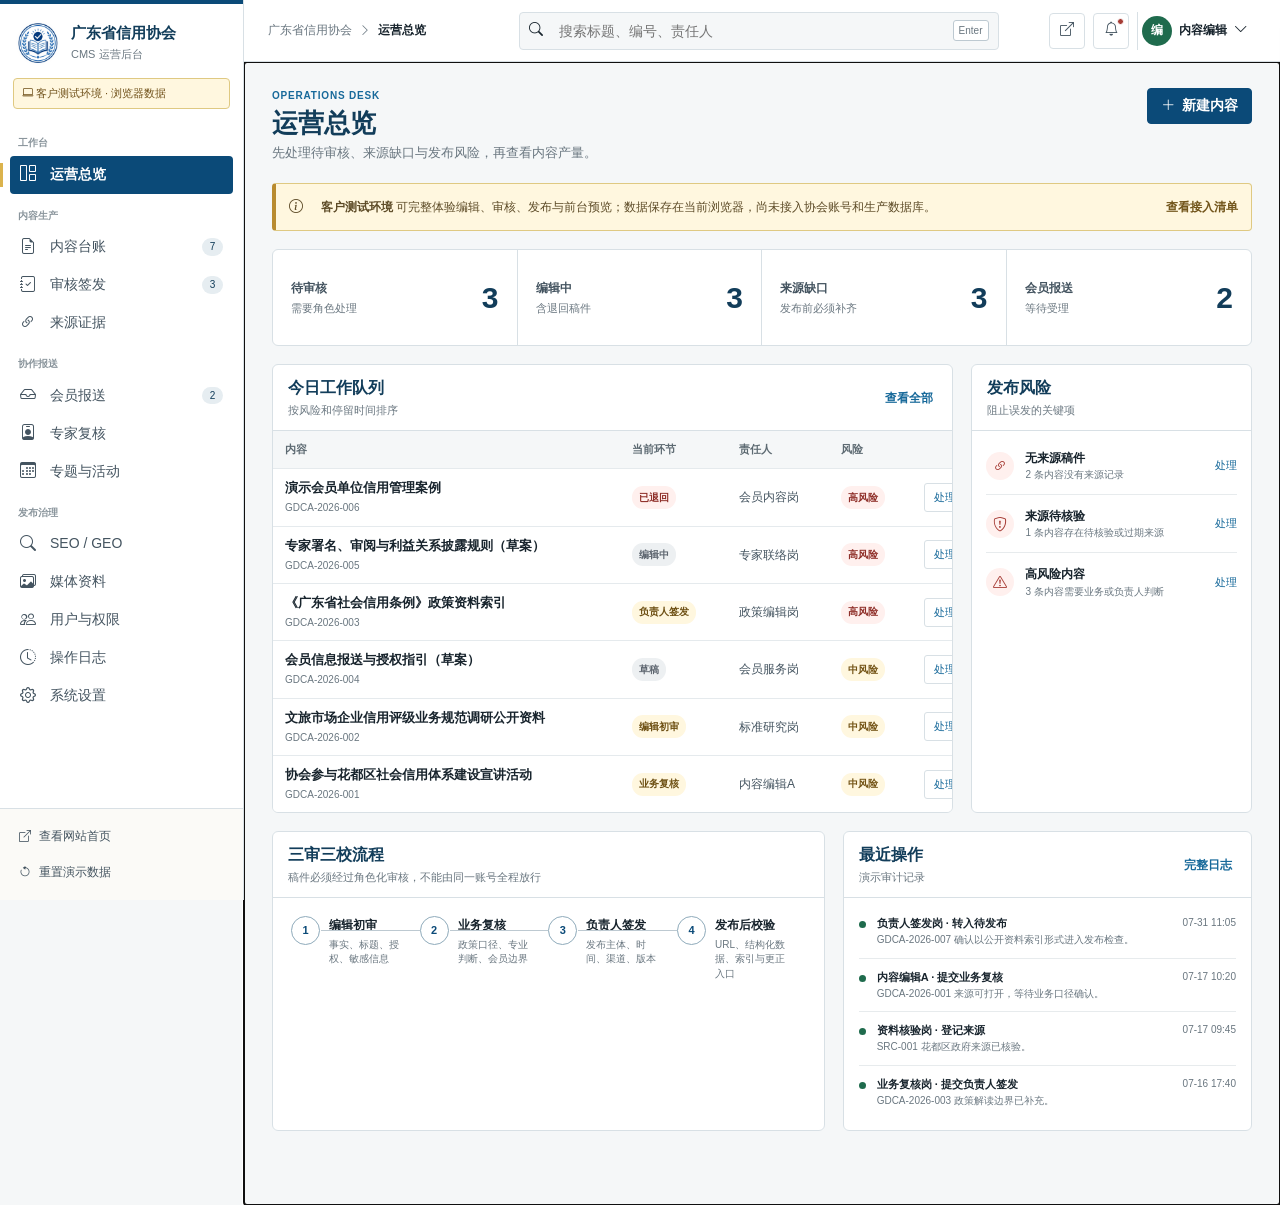
==== commit ae842653: "Deploy optimized association site and CMS" ====
--- a/admin/index.html
+++ b/admin/index.html
@@ -1,14 +1,14 @@
-﻿<!doctype html>
-<html lang="zh-CN" data-environment="demo">
+<!doctype html>
+<html lang="zh-CN" data-environment="client-preview">
 <head>
   <meta charset="utf-8">
   <meta name="viewport" content="width=device-width, initial-scale=1">
-  <title>广东省信用协会 CMS 运营后台演示</title>
-  <meta name="description" content="广东省信用协会可信资讯中心 CMS 运营后台项目原型，覆盖内容、审核、来源、会员报送与 SEO/GEO 发布检查。">
+  <title>广东省信用协会 CMS 运营后台 | 客户测试环境</title>
+  <meta name="description" content="广东省信用协会可信资讯中心 CMS 客户测试后台，覆盖内容、审核、来源、会员报送与 SEO/GEO 发布检查。">
   <meta name="robots" content="noindex,nofollow,noarchive">
   <meta name="theme-color" content="#0b4a78">
   <link rel="stylesheet" href="../assets/icons/bootstrap-icons.min.css">
-  <link rel="stylesheet" href="admin.css?v=2026071702">
+  <link rel="stylesheet" href="admin.css?v=2026073101">
 </head>
 <body>
   <a class="skip-link" href="#workspace">跳到工作区</a>
@@ -22,7 +22,7 @@
           <span>CMS 运营后台</span>
         </div>
       </div>
-      <div class="environment-label"><i class="bi bi-beaker" aria-hidden="true"></i> 演示环境 · 本机数据</div>
+      <div class="environment-label"><i class="bi bi-laptop" aria-hidden="true"></i> 客户测试环境 · 浏览器数据</div>
 
       <nav class="sidebar-nav">
         <p>工作台</p>
@@ -88,7 +88,7 @@
 
           <div class="demo-notice">
             <i class="bi bi-info-circle" aria-hidden="true"></i>
-            <p><strong>CMS 功能演示</strong> 当前操作仅保存在本机浏览器，不连接协会账号、数据库、正式域名或发布接口。</p>
+            <p><strong>客户测试环境</strong> 可完整体验编辑、审核、发布与前台预览；数据保存在当前浏览器，尚未接入协会账号和生产数据库。</p>
             <a href="#settings" data-view-link="settings">查看接入清单</a>
           </div>
 
@@ -227,8 +227,20 @@
         <section class="workspace-view" data-view="publish" aria-labelledby="publishTitle">
           <div class="view-heading"><div><p class="eyebrow">SEO / GEO RELEASE</p><h1 id="publishTitle">SEO / GEO 发布检查</h1><p>机器可读只是发布质量的一部分；收录和 AI 引用需在真实发布后监测验证。</p></div><button class="secondary-command" type="button" id="runPublishCheck"><i class="bi bi-play-fill" aria-hidden="true"></i> 运行检查</button></div>
           <div class="publish-layout">
-            <section class="checklist-panel"><div class="section-heading"><div><h2>发布检查项</h2><p id="publishSelectedTitle">未选择内容</p></div><select id="publishContentSelect" aria-label="选择待检查内容"></select></div><ul id="publishChecklist" class="publish-checklist"></ul></section>
-            <section class="schema-panel"><div class="section-heading"><div><h2>结构化摘要预览</h2><p>演示输出，不写入正式站点</p></div></div><pre id="schemaPreview"></pre></section>
+            <section class="checklist-panel">
+              <div class="section-heading"><div><h2>发布检查项</h2><p id="publishSelectedTitle">未选择内容</p></div><select id="publishContentSelect" aria-label="选择待检查内容"></select></div>
+              <ul id="publishChecklist" class="publish-checklist"></ul>
+              <div class="release-gate">
+                <div><span id="publishGateStatus" class="status-pill status-first_review">等待检查</span><p id="publishGateSummary">完成全部检查后可发布到本次客户预览首页。</p></div>
+                <div class="publish-actions">
+                  <button class="secondary-command" type="button" id="generateCanonical"><i class="bi bi-link-45deg" aria-hidden="true"></i> 生成规范地址</button>
+                  <button class="secondary-command" type="button" id="previewPublic"><i class="bi bi-box-arrow-up-right" aria-hidden="true"></i> 预览前台</button>
+                  <button class="primary-command" type="button" id="publishNow"><i class="bi bi-send-check" aria-hidden="true"></i> 发布到预览站</button>
+                  <button class="secondary-command danger-command" type="button" id="unpublishNow" hidden><i class="bi bi-eye-slash" aria-hidden="true"></i> 撤下预览</button>
+                </div>
+              </div>
+            </section>
+            <section class="schema-panel"><div class="section-heading"><div><h2>结构化摘要预览</h2><p>与文章详情页字段同步</p></div></div><pre id="schemaPreview"></pre></section>
           </div>
         </section>
 
@@ -248,7 +260,7 @@
         </section>
 
         <section class="workspace-view" data-view="settings" aria-labelledby="settingsTitle">
-          <div class="view-heading"><div><p class="eyebrow">SYSTEM READINESS</p><h1 id="settingsTitle">系统设置与接入清单</h1><p>以下是从演示原型切换到协会正式系统前必须完成的工程与治理项。</p></div></div>
+          <div class="view-heading"><div><p class="eyebrow">SYSTEM READINESS</p><h1 id="settingsTitle">系统设置与接入清单</h1><p>以下是从客户测试环境切换到协会正式系统前必须完成的工程与治理项。</p></div></div>
           <div class="settings-layout">
             <section class="settings-group"><h2>主体与发布</h2><div id="deploymentChecklist" class="settings-rows"></div></section>
             <section class="settings-group"><h2>系统集成</h2><dl class="integration-list">
@@ -258,6 +270,17 @@
               <div><dt>微信生态</dt><dd>未接入公众号、模板消息与小程序</dd></div>
               <div><dt>搜索与监测</dt><dd>未接入站点地图提交、索引状态与 AI 答案监测</dd></div>
             </dl></section>
+            <section class="settings-group data-portability">
+              <h2>测试数据与交付</h2>
+              <p>导出稿件、来源、审核记录和已发布内容，便于客户测试留档或在另一台设备继续验证。</p>
+              <div class="data-tools">
+                <button class="secondary-command" type="button" id="exportCmsData"><i class="bi bi-download" aria-hidden="true"></i> 导出测试数据</button>
+                <button class="secondary-command" type="button" id="importCmsData"><i class="bi bi-upload" aria-hidden="true"></i> 导入测试数据</button>
+                <a class="secondary-command" href="../index.html"><i class="bi bi-box-arrow-up-right" aria-hidden="true"></i> 查看发布结果</a>
+                <input id="importCmsFile" type="file" accept="application/json,.json" hidden>
+              </div>
+              <small>正式环境需改用服务端数据库、对象存储、权限控制和不可抵赖审计日志。</small>
+            </section>
           </div>
         </section>
       </main>
@@ -340,6 +363,10 @@
   </dialog>
 
   <div class="toast-region" id="toastRegion" aria-live="polite" aria-atomic="true"></div>
-  <script src="admin.js?v=2026071701"></script>
+  <script src="../site-config.js?v=2026073101"></script>
+  <script src="../content-store.js?v=2026073101"></script>
+  <script src="cms-config.js?v=2026073101"></script>
+  <script src="admin.js?v=2026073101"></script>
 </body>
 </html>
+
--- a/admin/admin.css
+++ b/admin/admin.css
@@ -308,6 +308,15 @@
 .primary-command:hover { border-color: var(--blue-900); background: var(--blue-900); }
 .secondary-command { border: 1px solid var(--line-strong); color: var(--ink); background: #fff; }
 .secondary-command:hover { color: var(--blue-800); border-color: #90aebf; background: var(--blue-100); }
+.primary-command:disabled,
+.secondary-command:disabled {
+  cursor: not-allowed;
+  opacity: .52;
+}
+.primary-command:disabled:hover {
+  border-color: var(--blue-800);
+  background: var(--blue-800);
+}
 .text-command {
   min-height: 30px;
   padding: 0 4px;
@@ -719,6 +728,30 @@
 .publish-checklist strong, .publish-checklist small { display: block; }
 .publish-checklist strong { font-size: 12px; }
 .publish-checklist small { color: var(--muted); font-size: 10px; }
+.release-gate {
+  display: grid;
+  gap: 12px;
+  padding: 15px;
+  border-top: 1px solid var(--line);
+  background: var(--surface-soft);
+}
+.release-gate > div:first-child {
+  display: flex;
+  align-items: center;
+  gap: 10px;
+}
+.release-gate p {
+  margin: 0;
+  color: var(--muted);
+  font-size: 11px;
+  line-height: 1.55;
+}
+.publish-actions,
+.data-tools {
+  display: flex;
+  flex-wrap: wrap;
+  gap: 8px;
+}
 .schema-panel pre {
   min-height: 380px;
   margin: 0;
@@ -758,6 +791,32 @@
 .integration-list div:last-child { border-bottom: 0; }
 .integration-list dt { font-size: 11px; font-weight: 700; }
 .integration-list dd { margin: 0; color: var(--muted); font-size: 11px; }
+.data-portability {
+  grid-column: 1 / -1;
+  padding-bottom: 15px;
+}
+.data-portability > p,
+.data-portability > small,
+.data-portability > .data-tools {
+  margin-right: 15px;
+  margin-left: 15px;
+}
+.data-portability > p {
+  margin-top: 14px;
+  margin-bottom: 12px;
+  color: var(--muted);
+  font-size: 11px;
+  line-height: 1.7;
+}
+.data-portability > small {
+  display: block;
+  margin-top: 11px;
+  color: var(--muted);
+  font-size: 10px;
+}
+.data-tools a {
+  text-decoration: none;
+}
 .editor-drawer {
   position: fixed;
   z-index: 120;
@@ -1081,4 +1140,5 @@
 .work-panel,
 .table-frame {
   overflow: hidden;
-}+}
+
